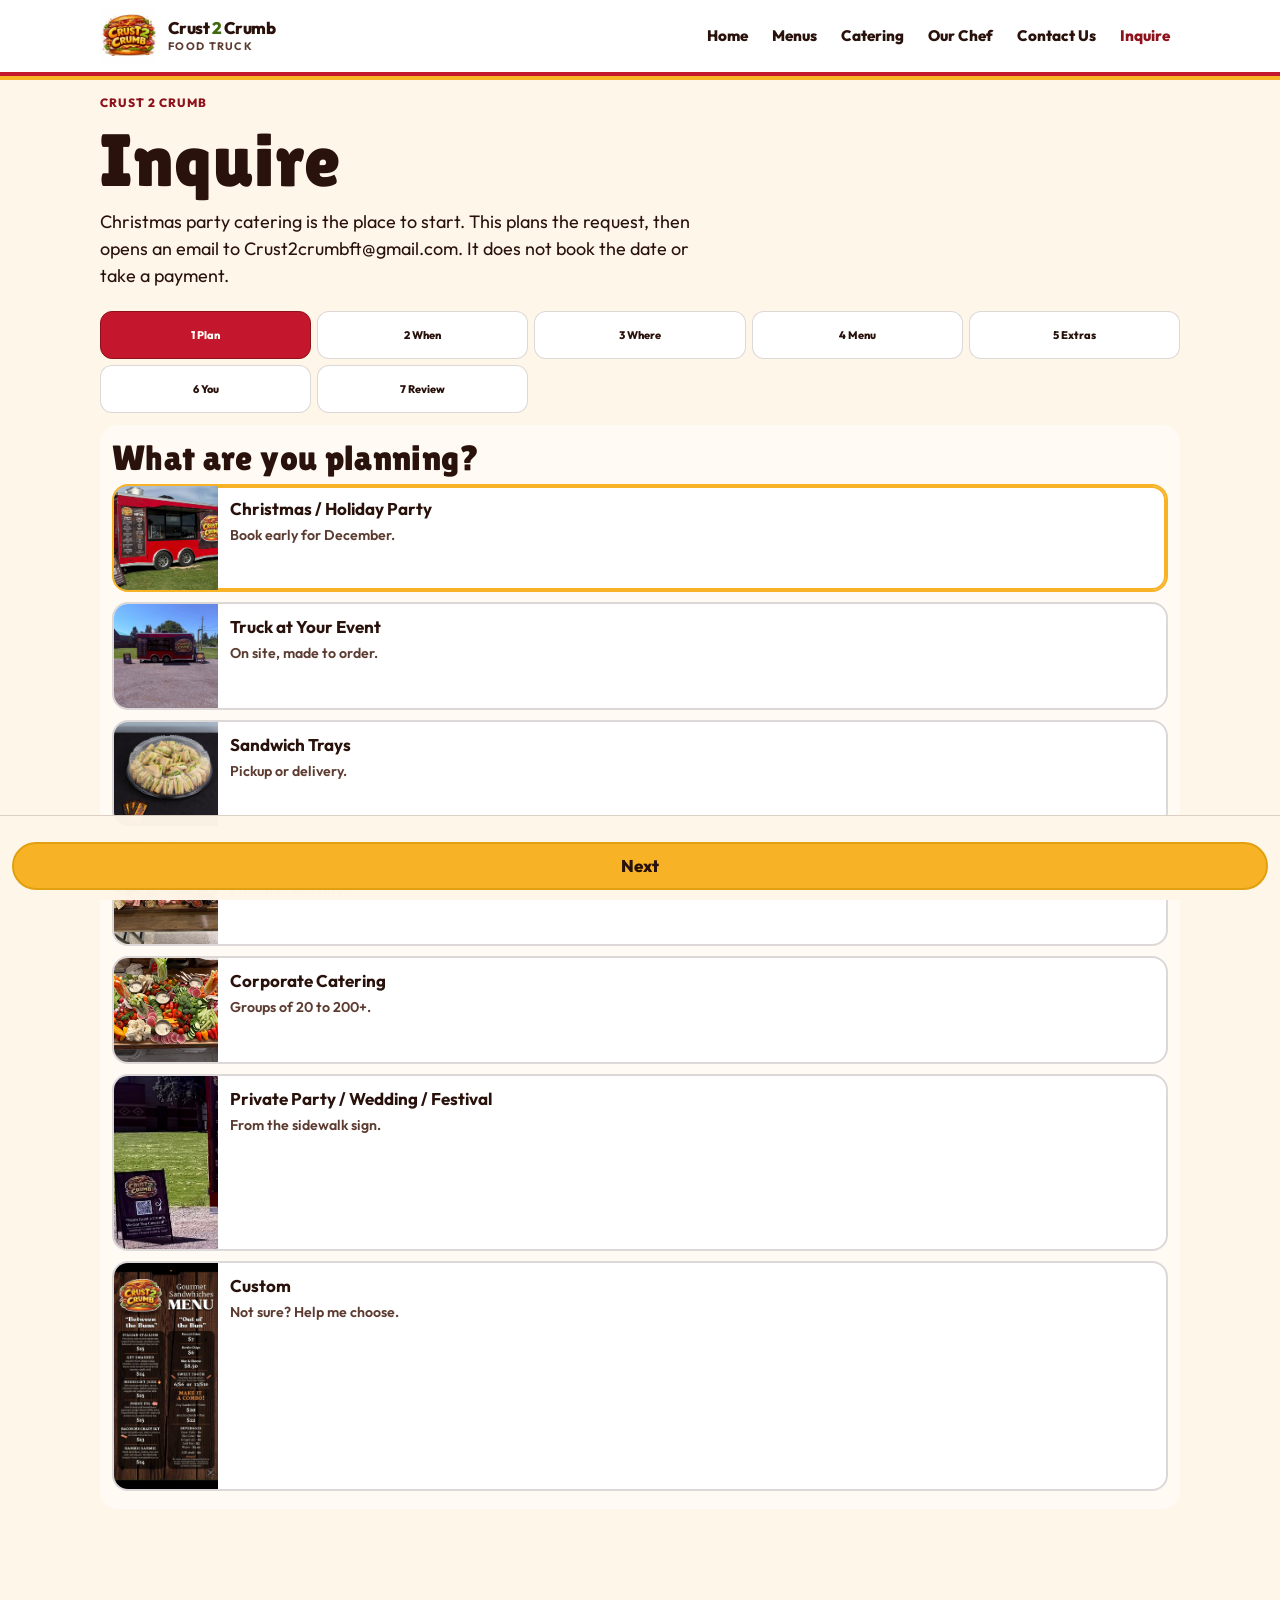
==== book/index.html @ 99d7707d "Publish the Crust 2 Crumb food truck site. Put the official pages at the repo root for crust2crumb.c" ====
<!doctype html>
<html lang="en-CA">
<head>
  <meta charset="utf-8">
  <meta name="viewport" content="width=device-width, initial-scale=1">
  <meta name="theme-color" content="#c4162c">
  <title>Inquire | Crust 2 Crumb Food Truck</title>
  <meta name="description" content="Inquire about Christmas party catering and other events with Crust 2 Crumb Food Truck. This opens an email. It does not book a date or take a payment.">
  <link rel="icon" href="../assets/favicon.png">
  <link rel="preconnect" href="https://fonts.googleapis.com">
  <link rel="preconnect" href="https://fonts.gstatic.com" crossorigin>
  <link href="https://fonts.googleapis.com/css2?family=Lilita+One&family=Outfit:wght@400;500;600;700;800&display=swap" rel="stylesheet">
  <link rel="stylesheet" href="../css/styles.css">
</head>
<body class="is-booking">
  <a class="skip" href="#main">Skip to content</a>
  <header class="site-header">
    <div class="nav">
      <a class="brand" href="../">
        <img src="../assets/logo.jpg" alt="" width="58" height="58">
        <span class="brand-name">Crust <span class="two">2</span> Crumb<small>Food Truck</small></span>
      </a>
      <button type="button" class="menu-toggle" data-menu aria-expanded="false" aria-controls="site-nav">Menu</button>
      <nav id="site-nav" class="nav-panel" aria-label="Primary" hidden>
        <button type="button" class="menu-toggle nav-close" data-menu-close>Close</button>
        <a href="../">Home</a>
        <a href="../menu/">Menus</a>
        <a href="../catering/">Catering</a>
        <a href="../#chef">Our Chef</a>
        <a href="../contact/">Contact Us</a>
        <a href="./" aria-current="page">Inquire</a>
      </nav>
    </div>
  </header>
  <main id="main">
    <section class="book-shell">
      <div class="wrap">
        <div class="page-intro">
          <p class="kicker">Crust 2 Crumb</p>
          <h1>Inquire</h1>
          <p class="lede">Christmas party catering is the place to start. This plans the request, then opens an email to Crust2crumbft@gmail.com. It does not book the date or take a payment.</p>
        </div>
        <ol class="progress" aria-label="Booking steps">
          <li><button type="button" data-goto="1">1 Plan</button></li>
          <li><button type="button" data-goto="2">2 When</button></li>
          <li><button type="button" data-goto="3">3 Where</button></li>
          <li><button type="button" data-goto="4">4 Menu</button></li>
          <li><button type="button" data-goto="5">5 Extras</button></li>
          <li><button type="button" data-goto="6">6 You</button></li>
          <li><button type="button" data-goto="7">7 Review</button></li>
        </ol>
        <div id="book-flow" class="book-card">
          <section class="step" data-step="1">
            <h2 tabindex="-1">What are you planning?</h2>
            <div class="plan-grid" role="radiogroup" aria-label="What are you planning">
              <button type="button" class="plan-card featured" data-plan="christmas" role="radio" aria-checked="false">
                <img src="../assets/truck-event-header-truck.jpg" alt="">
                <span><strong>Christmas / Holiday Party</strong><small>Book early for December.</small></span>
              </button>
              <button type="button" class="plan-card" data-plan="truck" role="radio" aria-checked="false">
                <img src="../assets/cover.jpg" alt="">
                <span><strong>Truck at Your Event</strong><small>On site, made to order.</small></span>
              </button>
              <button type="button" class="plan-card" data-plan="trays" role="radio" aria-checked="false">
                <img src="../assets/sandwich-tray.jpg" alt="">
                <span><strong>Sandwich Trays</strong><small>Pickup or delivery.</small></span>
              </button>
              <button type="button" class="plan-card" data-plan="boards" role="radio" aria-checked="false">
                <img src="../assets/charcuterie-board.jpg" alt="">
                <span><strong>Charcuterie Boards</strong><small>Pickup or delivery.</small></span>
              </button>
              <button type="button" class="plan-card" data-plan="corporate" role="radio" aria-checked="false">
                <img src="../assets/veggie-board.jpg" alt="">
                <span><strong>Corporate Catering</strong><small>Groups of 20 to 200+.</small></span>
              </button>
              <button type="button" class="plan-card" data-plan="private" role="radio" aria-checked="false">
                <img src="../assets/sidewalk-sign.jpg" alt="">
                <span><strong>Private Party / Wedding / Festival</strong><small>From the sidewalk sign.</small></span>
              </button>
              <button type="button" class="plan-card" data-plan="custom" role="radio" aria-checked="false">
                <img src="../assets/gourmet-sandwiches-menu.jpg" alt="">
                <span><strong>Custom</strong><small>Not sure? Help me choose.</small></span>
              </button>
            </div>
          </section>

          <section class="step" data-step="2" hidden>
            <h2 tabindex="-1">When</h2>
            <p class="caution">Tell us the date you want. This is not a live calendar, and the date is not held from this page.</p>
            <div class="field"><label for="event-date">Date</label><input id="event-date" type="date"></div>
            <p style="margin:8px 0">Daypart</p>
            <div class="chips" role="radiogroup" aria-label="Daypart">
              <button type="button" class="chip" data-daypart="lunch" role="radio" aria-checked="false">Lunch</button>
              <button type="button" class="chip" data-daypart="evening" role="radio" aria-checked="false">Evening</button>
              <button type="button" class="chip" data-daypart="late" role="radio" aria-checked="false">Late-night</button>
            </div>
            <div class="field"><label for="event-time">Start time</label><input id="event-time" type="time"></div>
            <div class="field" id="duration-field" hidden>
              <label for="event-duration">How long do you need the truck? <span class="fine">(optional)</span></label>
              <input id="event-duration" autocomplete="off">
            </div>
          </section>

          <section class="step" data-step="3" hidden>
            <h2 tabindex="-1">Where and how many</h2>
            <p style="margin:0 0 8px">Guests</p>
            <div class="stepper">
              <button type="button" id="guest-minus" aria-label="Fewer guests">−</button>
              <input id="guest-count" type="number" inputmode="numeric" min="1" value="20" aria-label="Guest count">
              <button type="button" id="guest-plus" aria-label="More guests">+</button>
            </div>
            <div class="chips" style="margin-top:10px" aria-label="Guest shortcuts">
              <button type="button" class="chip" data-guests="20">20</button>
              <button type="button" class="chip" data-guests="50">50</button>
              <button type="button" class="chip" data-guests="100">100</button>
              <button type="button" class="chip" data-guests="200">200+</button>
            </div>
            <div id="serve-field" hidden>
              <p style="margin:14px 0 8px">How should it show up?</p>
              <div class="chips" role="radiogroup" aria-label="Truck or drop-off">
                <button type="button" class="chip" data-serve="truck" role="radio" aria-checked="false">Truck on site</button>
                <button type="button" class="chip" data-serve="dropoff" role="radio" aria-checked="false">Drop-off</button>
                <button type="button" class="chip" data-serve="unsure" role="radio" aria-checked="false">Not sure</button>
              </div>
            </div>
            <div id="truck-where" hidden>
              <div class="field"><label for="venue">Venue address</label><input id="venue" autocomplete="street-address"></div>
              <p style="margin:8px 0">Parking</p>
              <div class="check-list">
                <label><input type="checkbox" id="park-level"> Level spot</label>
                <label><input type="checkbox" id="park-clear"> Overhead clearance is OK</label>
                <label><input type="checkbox" id="park-room"> Room at the service window</label>
                <label><input type="checkbox" id="park-ok"> OK to park there</label>
              </div>
            </div>
            <div id="drop-where" hidden>
              <p style="margin:14px 0 8px">Pickup or delivery</p>
              <div class="chips" role="radiogroup" aria-label="Pickup or delivery">
                <button type="button" class="chip" data-fulfill="pickup" role="radio" aria-checked="false">Pickup</button>
                <button type="button" class="chip" data-fulfill="delivery" role="radio" aria-checked="false">Delivery</button>
              </div>
              <div class="field"><label for="drop-address">Address or postal code</label><input id="drop-address" autocomplete="postal-code"></div>
            </div>
          </section>

          <section class="step" data-step="4" hidden>
            <h2 tabindex="-1">Menu</h2>
            <div id="truck-menu">
              <p>Sandwiches from the truck board. These are menu prices, not an event quote.</p>
              <div class="menu-picks" id="sandwich-picks">
                <label><span><input type="checkbox" value="Italian Stallion"> Italian Stallion</span><span class="price">$15</span></label>
                <label><span><input type="checkbox" value="Get Smashed"> Get Smashed</span><span class="price">$14</span></label>
                <label><span><input type="checkbox" value="Midnight Jerk"> Midnight Jerk</span><span class="price">$15</span></label>
                <label><span><input type="checkbox" value="Porky Pig"> Porky Pig</span><span class="price">$15</span></label>
                <label><span><input type="checkbox" value="Bacon Me Crazy BLT"> Bacon Me Crazy BLT</span><span class="price">$13</span></label>
                <label><span><input type="checkbox" value="Hammie Sammie"> Hammie Sammie</span><span class="price">$14</span></label>
              </div>
            </div>
            <div id="tray-sizes" hidden>
              <p>Size and price are quoted by email.</p>
              <div class="choices" role="radiogroup" aria-label="Tray or board size">
                <button type="button" class="choice" data-size="smaller" role="radio" aria-checked="false"><strong>Smaller spread</strong><small>Size and price quoted by email.</small></button>
                <button type="button" class="choice" data-size="larger" role="radio" aria-checked="false"><strong>Larger spread</strong><small>Size and price quoted by email.</small></button>
                <button type="button" class="choice" data-size="help" role="radio" aria-checked="false"><strong>Not sure? Help me choose.</strong><small>Size and price quoted by email.</small></button>
              </div>
            </div>
            <div class="field"><label for="diet">Dietary notes</label><textarea id="diet"></textarea></div>
            <label class="check-list"><span><input type="checkbox" id="help-choose"> Not sure? Help me choose.</span></label>
          </section>

          <section class="step" data-step="5" hidden>
            <h2 tabindex="-1">Add-ons</h2>
            <p>Menu-board extras only. Not an event quote.</p>
            <div class="menu-picks" id="extra-picks">
              <label><span><input type="checkbox" value="French Fries"> French Fries</span><span class="price">$7</span></label>
              <label><span><input type="checkbox" value="Kettle Chips"> Kettle Chips</span><span class="price">$6</span></label>
              <label><span><input type="checkbox" value="Mac & Cheese"> Mac &amp; Cheese</span><span class="price">$8.50</span></label>
              <label><span><input type="checkbox" value="Sweet Tooth"> Sweet Tooth</span><span class="price">6/$6 or 12/$10</span></label>
              <label><span><input type="checkbox" value="Coca-Cola"> Coca-Cola</span><span class="price">$2</span></label>
              <label><span><input type="checkbox" value="Diet Coke"> Diet Coke</span><span class="price">$2</span></label>
              <label><span><input type="checkbox" value="Ginger ale"> Ginger ale</span><span class="price">$2</span></label>
              <label><span><input type="checkbox" value="Iced Tea"> Iced Tea</span><span class="price">$2</span></label>
              <label><span><input type="checkbox" value="Water"> Water</span><span class="price">$1.50</span></label>
              <label><span><input type="checkbox" value="Add aioli"> ADD Aioli</span><span class="price">$2</span></label>
            </div>
            <div class="chips" style="margin-top:12px" role="radiogroup" aria-label="Cutlery">
              <button type="button" class="chip" data-cutlery="yes" role="radio" aria-checked="false">Cutlery: yes</button>
              <button type="button" class="chip" data-cutlery="no" role="radio" aria-checked="false">Cutlery: no</button>
            </div>
            <div class="chips" style="margin-top:8px" role="radiogroup" aria-label="Serving help">
              <button type="button" class="chip" data-staff="yes" role="radio" aria-checked="false">Serving help: yes</button>
              <button type="button" class="chip" data-staff="no" role="radio" aria-checked="false">Serving help: no</button>
            </div>
            <p class="fine">Serving help is part of the inquiry. This page does not charge a fee.</p>
            <div class="field"><label for="budget">Budget, optional</label><input id="budget" inputmode="text" placeholder="Optional"></div>
            <div class="field"><label for="event-notes">Notes</label><textarea id="event-notes" placeholder="Who meets the truck, elevator, power…"></textarea></div>
          </section>

          <section class="step" data-step="6" hidden>
            <h2 tabindex="-1">Contact</h2>
            <p>These details stay on this page until you open the email on the next step.</p>
            <div class="field"><label for="guest-name">Name</label><input id="guest-name" autocomplete="name"></div>
            <div class="field"><label for="guest-phone">Phone</label><input id="guest-phone" type="tel" autocomplete="tel" inputmode="tel"></div>
            <div class="field"><label for="guest-email">Email</label><input id="guest-email" type="email" autocomplete="email" inputmode="email"></div>
            <div class="field"><label for="guest-company">Company, optional</label><input id="guest-company" autocomplete="organization"></div>
            <div class="field"><label for="guest-heard">How you heard about Crust 2 Crumb</label><input id="guest-heard"></div>
          </section>

          <section class="step" data-step="7" hidden>
            <h2 tabindex="-1">Review</h2>
            <div class="summary" id="review-summary"></div>
            <p class="caution">The button opens an email to Crust2crumbft@gmail.com in your mail app. Nothing is booked, held, or charged on this page. Send the email yourself.</p>
            <p><a id="mail-fallback" href="mailto:Crust2crumbft@gmail.com">Open email to Crust2crumbft@gmail.com</a></p>
          </section>
        </div>
      </div>
    </section>
  </main>
  <div class="book-sticky" id="book-sticky">
    <p id="book-error" class="error" role="alert"></p>
    <div class="row">
      <button type="button" class="btn-ghost" id="sticky-back" data-back>Back</button>
      <button type="button" class="btn" id="sticky-next" data-next>Next</button>
    </div>
  </div>
  <script src="../js/site.js"></script>
  <script src="../js/book.js"></script>
</body>
</html>
---- css/styles.css ----
/* Crust 2 Crumb Food Truck. Gold, green, and brown follow the logo; red follows the truck. */

:root {
  color-scheme: light;
  --red: #c4162c;
  --red-deep: #8e121c;
  --gold: #f7b325;
  --brown: #2a120c;
  --brown-soft: #5c3b30;
  --green: #3f6a0e;
  --cream: #fff6ea;
  --paper: #fffaf4;
  --ink: #2a120c;
  --line: rgba(42, 18, 12, 0.16);
  --display: "Lilita One", "Arial Black", Impact, sans-serif;
  --sans: Outfit, "Avenir Next", "Segoe UI", sans-serif;
  --max: 1080px;
  --sticky: 84px;
}

* { box-sizing: border-box; }
html { scroll-behavior: smooth; }
body {
  margin: 0;
  color: var(--ink);
  background: var(--cream);
  font-family: var(--sans);
  font-size: 1.0625rem;
  line-height: 1.5;
}
body.has-sticky { padding-bottom: calc(var(--sticky) + env(safe-area-inset-bottom, 0px)); }
img { max-width: 100%; height: auto; display: block; }
button, input, textarea { font: inherit; color: inherit; }
a { color: inherit; }
:focus-visible { outline: 3px solid var(--brown); outline-offset: 3px; }
[hidden] { display: none !important; }
::selection { background: var(--gold); color: var(--brown); }

.skip {
  position: absolute;
  left: 12px;
  top: -48px;
  z-index: 80;
  background: #fff;
  color: var(--ink);
  padding: 8px 12px;
}
.skip:focus { top: 8px; }

.wrap { width: min(var(--max), calc(100% - 28px)); margin: 0 auto; }
.narrow { max-width: 42rem; }

h1, h2, h3 { scroll-margin-top: 96px; }
h1, h2, .display {
  font-family: var(--display);
  font-weight: 400;
  letter-spacing: 0.01em;
  line-height: 0.98;
  margin: 0;
}
h1 { font-size: clamp(2.5rem, 11vw, 4.6rem); }
h2 { font-size: clamp(1.9rem, 7vw, 3rem); }
h3 { margin: 0; font-size: 1.05rem; letter-spacing: 0.01em; }

.kicker, .badge {
  margin: 0 0 10px;
  font-size: 0.75rem;
  font-weight: 800;
  letter-spacing: 0.08em;
  text-transform: uppercase;
}
.kicker { color: var(--red-deep); }
.badge {
  display: inline-block;
  padding: 4px 10px;
  border-radius: 999px;
  border: 1.5px solid var(--red-deep);
  color: var(--red-deep);
  background: #fff;
}
.lede { margin: 0; font-size: 1.125rem; max-width: 38rem; }
.fine { margin: 0; color: var(--brown-soft); font-size: 0.92rem; }
.prose a, .site-footer a, .fine a, .quote a { text-underline-offset: 3px; }

.demo-banner {
  margin: 0;
  padding: 8px 14px;
  background: var(--brown);
  color: var(--cream);
  text-align: center;
  font-size: 0.84rem;
  line-height: 1.4;
}

.site-header {
  background: #fff;
  color: var(--brown);
  border-bottom: 4px solid var(--red);
  box-shadow: 0 4px 0 var(--gold);
  position: sticky;
  top: 0;
  z-index: 40;
}
.nav {
  width: min(var(--max), calc(100% - 20px));
  margin: 0 auto;
  min-height: 72px;
  display: flex;
  align-items: center;
  gap: 10px;
}
.brand {
  margin-right: auto;
  display: flex;
  align-items: center;
  gap: 10px;
  text-decoration: none;
  min-height: 48px;
}
.brand img { width: 58px; height: 58px; border-radius: 10px; }
.brand-name { font-weight: 800; letter-spacing: -0.03em; line-height: 1; font-size: 1.05rem; }
.brand-name .two { color: var(--green); }
.brand-name small {
  display: block;
  margin-top: 4px;
  font-size: 0.68rem;
  font-weight: 700;
  letter-spacing: 0.12em;
  text-transform: uppercase;
  color: var(--brown-soft);
}
.menu-toggle, .btn, .btn-ghost, .text-btn {
  display: inline-flex;
  align-items: center;
  justify-content: center;
  min-height: 48px;
  padding: 0 16px;
  border-radius: 999px;
  border: 2px solid transparent;
  text-decoration: none;
  font-weight: 800;
  cursor: pointer;
  text-align: center;
}
.menu-toggle { background: transparent; color: var(--brown); border-color: rgba(42, 18, 12, 0.25); }
.btn { background: var(--gold); color: var(--brown); border-color: #e0a010; }
.btn-red { background: var(--red); color: #fffaf4; border-color: var(--red-deep); }
.btn-ghost { background: transparent; color: var(--brown); border-color: var(--brown); }
.text-btn {
  background: none;
  border: 0;
  color: var(--red-deep);
  text-decoration: underline;
  text-underline-offset: 3px;
  padding: 0 8px;
  min-height: 44px;
}
.nav-panel {
  position: fixed;
  inset: 0;
  z-index: 70;
  background: var(--cream);
  color: var(--ink);
  padding: 18px 18px 32px;
  display: flex;
  flex-direction: column;
  gap: 6px;
  overflow: auto;
}
.nav-panel a {
  text-decoration: none;
  font-family: var(--display);
  font-size: 2rem;
  min-height: 56px;
  display: flex;
  align-items: center;
  border-radius: 12px;
}
.nav-panel a[aria-current="page"] { color: var(--red-deep); }
.nav-close { align-self: flex-end; }

.hero { padding: 0; }
.hero-photo {
  position: relative;
  background: var(--brown);
  height: auto;
  max-height: none;
  overflow: hidden;
  padding-bottom: 40px;
}
.hero-photo img {
  position: static;
  display: block;
  width: 100%;
  max-width: 100%;
  height: auto;
  max-height: none;
  object-fit: contain;
  object-position: center;
}
.hero-card {
  margin: -40px 0 0;
  position: relative;
  background: var(--paper);
  border-radius: 22px 22px 0 0;
  padding: 16px 28px 32px;
  box-shadow: none;
  display: grid;
  gap: 10px;
}
.hero + .food-band { padding-top: 28px; }
.feast {
  display: grid;
  grid-template-columns: 1fr 1fr;
  gap: 6px;
  padding: 6px;
  background: var(--brown);
}
.feast figure { margin: 0; position: relative; overflow: hidden; }
.feast img { width: 100%; height: 168px; object-fit: cover; }
.full-board {
  margin: 0;
  padding: 12px 12px 18px;
  background: #2a120c;
  text-align: center;
}
.full-board img {
  width: min(960px, 100%);
  height: auto;
  margin: 0 auto;
  object-fit: contain;
}
.full-board figcaption {
  display: inline-block;
  margin: 12px 0 0;
  background: var(--gold);
  color: var(--brown);
  font-weight: 800;
  padding: 6px 12px;
  border-radius: 999px;
}
.food-band {
  background: #2a120c;
  color: #fff6ea;
  padding: 16px 6px 8px;
}
.food-band h2 {
  color: var(--gold);
  padding: 0 8px 10px;
  font-size: clamp(2.1rem, 8vw, 3.4rem);
}
.board-mosaic, .plate-grid { display: grid; gap: 6px; }
.board-mosaic { grid-template-columns: 1fr; gap: 4px; }
.side, .pair { display: grid; gap: 4px; }
.pair { grid-template-columns: 1fr 1fr; }
.food-band figure { position: relative; margin: 0; overflow: hidden; background: #2a120c; }
.board-mosaic img {
  width: 100%;
  height: auto;
  display: block;
}
.plate-grid img {
  width: 100%;
  height: auto;
  aspect-ratio: 1 / 1;
  object-fit: cover;
  display: block;
}
.plate-grid { grid-template-columns: 1fr 1fr; }
.plate-grid figure {
  aspect-ratio: auto;
  overflow: visible;
  background: transparent;
  display: flex;
  flex-direction: column;
}
.food-band figcaption {
  position: absolute;
  left: 8px;
  bottom: 8px;
  margin: 0;
  background: var(--gold);
  color: var(--brown);
  font-weight: 800;
  font-size: 0.82rem;
  padding: 5px 10px;
  border-radius: 999px;
}
.food-band .plate-grid { padding-bottom: 14px; }
.food-band .plate-grid figcaption {
  position: static;
  left: auto;
  bottom: auto;
  max-width: 100%;
  margin: 8px 0 0;
  border-radius: 14px;
  line-height: 1.25;
  white-space: normal;
  font-size: 0.95rem;
}
#contact-form .btn, .book-sticky .btn {
  max-width: 100%;
  white-space: normal;
  line-height: 1.25;
  padding-top: 10px;
  padding-bottom: 10px;
}
.chef-story {
  background: #2a120c;
  color: #fff6ea;
  padding: 36px 0 42px;
  scroll-margin-top: 96px;
}
.chef-story h2 { color: var(--gold); }
.chef-story p { color: #fff6ea; }
.chef-layout { display: grid; gap: 18px; align-items: start; }
.chef-photo { margin: 0; max-width: 420px; order: -1; }
.chef-photo img { width: 100%; height: auto; border-radius: 18px; }
.chef-photo figcaption { margin-top: 8px; font-weight: 800; letter-spacing: 0.04em; }
.chef-bio { margin-top: 28px; max-width: 46rem; }
.chef-bio p { margin: 0 0 14px; }
#catering-cards { padding-bottom: 40px; }
#catering-cards .specials { margin-top: 20px; }
#catering-cards .entry-links { margin-top: 20px; }
#catering-cards .kicker { margin-top: 28px; }
.feast .wide { grid-column: 1 / -1; }
.feast .wide img { height: 280px; object-position: center 45%; }
.feast figcaption {
  position: absolute;
  left: 8px;
  bottom: 8px;
  margin: 0;
  background: var(--gold);
  color: var(--brown);
  font-weight: 800;
  font-size: 0.82rem;
  letter-spacing: 0.02em;
  padding: 5px 10px;
  border-radius: 999px;
}
.board-specials {
  background:
    radial-gradient(700px 180px at 100% 0%, rgba(247, 179, 37, 0.2), transparent 55%),
    #2a120c;
  color: #fff6ea;
  padding: 28px 0 32px;
}
.board-specials .kicker, .board-specials h2 { color: var(--gold); }
.board-specials .lede { color: #f3e2cf; }
.board-specials .offer {
  background: rgba(255, 246, 234, 0.06);
  border-color: rgba(247, 179, 37, 0.45);
  color: #fff6ea;
}
.board-specials .price { color: var(--gold); font-size: 1.6rem; font-family: var(--display); font-weight: 400; }
.board-specials .photo-frame { max-width: 520px; margin-left: auto; margin-right: auto; }
.board-specials .photo-frame img { width: 100%; max-height: 68vh; object-fit: cover; object-position: top center; }
.board-specials .caption a { color: var(--gold); }
.hero-card > * { margin: 0; }
.hero-logo { width: 76px; height: 76px; border-radius: 16px; }
.sign-quote {
  margin: 0;
  font-family: var(--display);
  font-size: clamp(1.35rem, 5vw, 1.8rem);
  line-height: 1.15;
  color: var(--red-deep);
}
.stack { display: flex; flex-direction: column; gap: 8px; }
.stack .btn, .stack .btn-ghost { width: 100%; }

.section { padding: 36px 0; }
.after-band { padding-top: 72px; }
.entry-links a { min-height: 44px; display: inline-flex; align-items: center; }
.band-red {
  background: var(--red);
  color: #fffaf4;
  padding: 32px 0;
}
.band-red .kicker, .band-red .badge {
  color: #fffaf4;
  border-color: #fffaf4;
  background: transparent;
}
.band-red .lede, .band-red p { color: #fffaf4; }
.band-red .btn-ghost { color: #fffaf4; border-color: #fffaf4; }
.band-red :focus-visible { outline-color: #fff; }
.band-brown { background: var(--brown); color: var(--cream); padding: 32px 0; }
.band-brown .kicker { color: var(--gold); }
.band-brown a { color: var(--gold); }

.page-intro { display: grid; gap: 12px; margin-bottom: 22px; }
.page-intro > * { margin: 0; }

.split { display: grid; gap: 18px; }
.photo-frame {
  background: var(--brown);
  border-radius: 18px;
  overflow: hidden;
  border: 3px solid var(--gold);
}
.photo-frame img { width: 100%; height: auto; }
.sign-crop { height: auto; background: #2a120c; }
.sign-crop img { width: 100%; height: auto; max-height: 70vh; object-fit: contain; object-position: center bottom; }
.entry-links { display: flex; flex-wrap: wrap; gap: 10px 14px; margin: 4px 0 0; align-items: center; }
.entry-links a { font-weight: 800; text-underline-offset: 3px; }
.caption { margin: 8px 0 0; color: var(--brown-soft); font-size: 0.92rem; }
#plates, #trays, .tray-offer { scroll-margin-top: 110px; }
.tray-offer h2 { margin-bottom: 0; }
.tray-offer .photo-frame { background: var(--cream); }
.tray-offer .caption {
  color: var(--brown);
  font-weight: 800;
  background: var(--cream);
}
.tray-lists { display: grid; gap: 18px; margin-top: 16px; }
.tray-lists h3 {
  font-family: var(--display);
  font-size: 1.7rem;
  margin: 0 0 8px;
}
.tray-lists ul { margin: 0; padding-left: 1.15rem; display: grid; gap: 8px; }

.quote {
  margin: 0;
  padding: 0 0 0 14px;
  border-left: 4px solid var(--gold);
  display: grid;
  gap: 10px;
}
.quote p { margin: 0; }
.quote footer {
  font-size: 0.78rem;
  font-weight: 800;
  letter-spacing: 0.06em;
  text-transform: uppercase;
  color: var(--brown-soft);
}

.menu-tease, .event-list, .plain-list { list-style: none; margin: 0; padding: 0; }
.menu-tease li, .price-row {
  display: flex;
  justify-content: space-between;
  gap: 12px;
  padding: 12px 0;
  border-bottom: 1px solid var(--line);
  font-weight: 700;
}
.price { font-variant-numeric: tabular-nums; color: var(--red-deep); white-space: nowrap; }
.event-list { display: flex; flex-wrap: wrap; gap: 8px; }
.event-list li {
  background: #fff;
  border: 1.5px solid var(--line);
  border-radius: 999px;
  min-height: 44px;
  padding: 10px 14px;
  display: inline-flex;
  align-items: center;
  font-weight: 800;
}

.truck-menu {
  background:
    radial-gradient(900px 180px at 0% 0%, rgba(247, 179, 37, 0.16), transparent 50%),
    #2a120c;
  color: #fff6ea;
  border-radius: 22px;
  padding: 18px 16px 8px;
  box-shadow: inset 0 0 0 2px rgba(247, 179, 37, 0.55);
}
.truck-menu h2 { color: var(--gold); font-size: clamp(1.7rem, 6vw, 2.4rem); margin: 8px 0 12px; }
.truck-menu h3 { font-size: 1rem; letter-spacing: 0.04em; }
.truck-menu .price { color: var(--gold); font-size: 1.15rem; }
.truck-menu .desc { margin: 6px 0 0; font-weight: 500; color: #f3e2cf; font-size: 0.98rem; }
.truck-menu .group { margin: 0 0 18px; }
.truck-menu .price-row { border-bottom-color: rgba(255, 246, 234, 0.16); align-items: start; }
.allergen {
  margin: 8px 0 16px;
  padding: 12px;
  border-radius: 14px;
  background: rgba(255, 246, 234, 0.08);
  color: #fff6ea;
  font-size: 0.95rem;
}
.allergen strong { color: var(--gold); }

.offer-grid, .gallery, .specials { display: grid; gap: 14px; }
.story p { margin: 0 0 14px; max-width: 42rem; }
.story p:last-child { margin-bottom: 0; }
.offer {
  background: var(--paper);
  border-radius: 18px;
  padding: 14px;
  border: 1px solid var(--line);
  display: grid;
  gap: 8px;
}
.offer h2, .offer h3 { font-family: var(--display); font-weight: 400; }
.offer p { margin: 0; }
.placeholder {
  min-height: 140px;
  border: 2px dashed rgba(42, 18, 12, 0.35);
  border-radius: 14px;
  display: grid;
  place-items: center;
  text-align: center;
  padding: 16px;
  color: var(--brown-soft);
  background: rgba(255, 255, 255, 0.6);
}
.gallery figure, .feature figure { margin: 0; }
.gallery figcaption, .feature figcaption { margin-top: 8px; }
.portrait { max-width: 360px; }
.portrait img { border-radius: 18px; width: 100%; }

.stats { display: grid; grid-template-columns: 1fr 1fr; gap: 10px; }
.stat {
  background: #fff;
  border-radius: 16px;
  padding: 14px;
  border: 1px solid var(--line);
}
.stat strong {
  display: block;
  font-family: var(--display);
  font-size: 1.8rem;
  line-height: 1;
  color: var(--red-deep);
}
.reel {
  display: grid;
  gap: 8px;
  background: var(--brown);
  color: var(--cream);
  border-radius: 18px;
  padding: 16px;
  text-decoration: none;
}
.reel strong { font-family: var(--display); font-size: 1.6rem; font-weight: 400; color: var(--gold); }

.site-footer {
  background: var(--brown);
  color: var(--cream);
  padding: 28px 0 36px;
}
.site-footer h2 {
  font-family: var(--sans);
  font-size: 0.78rem;
  font-weight: 800;
  letter-spacing: 0.1em;
  text-transform: uppercase;
  color: var(--gold);
  margin: 0 0 8px;
}
.footer-grid { display: grid; gap: 22px; }
.site-footer p { margin: 0 0 8px; }
.site-footer .fine { color: #e6d2c2; }
.site-footer img { width: 72px; height: 72px; border-radius: 12px; margin-bottom: 8px; }
.footer-mark { font-weight: 800; font-size: 1.2rem; }
.footer-mark .two { color: #b7d84a; }

.sticky-cta {
  position: fixed;
  left: 0;
  right: 0;
  bottom: 0;
  z-index: 35;
  display: flex;
  gap: 8px;
  padding: 10px 12px calc(10px + env(safe-area-inset-bottom, 0px));
  background: rgba(255, 246, 234, 0.96);
  border-top: 1px solid var(--line);
}
.sticky-cta .btn { flex: 1; }
.sticky-cta.is-hidden { display: none; }

.book-shell { padding: 18px 0 48px; }
.progress {
  display: grid;
  grid-template-columns: repeat(5, minmax(0, 1fr));
  gap: 6px;
  list-style: none;
  padding: 0;
  margin: 0 0 12px;
}
.progress button {
  width: 100%;
  min-height: 48px;
  border-radius: 12px;
  border: 1px solid var(--line);
  background: #fff;
  font-size: 11px;
  font-weight: 800;
  line-height: 1.15;
  padding: 6px 2px;
  cursor: pointer;
}
.progress button[aria-current="step"] { background: var(--red); color: #fffaf4; border-color: var(--red-deep); }
.progress button.done { background: #f8e3a8; }
.book-card {
  background: var(--paper);
  border-radius: 18px;
  padding: 16px 12px 18px;
}
.book-card h2 { font-size: clamp(1.6rem, 6vw, 2.2rem); margin-bottom: 8px; }
.book-card h2:focus { outline: none; }
.choices { display: grid; gap: 8px; }
.choice {
  display: grid;
  gap: 4px;
  width: 100%;
  text-align: left;
  min-height: 48px;
  padding: 12px 14px;
  border-radius: 16px;
  border: 1.5px solid var(--line);
  background: #fff;
  cursor: pointer;
}
.choice small { font-weight: 500; color: var(--brown-soft); }
.choice[aria-checked="true"] { background: var(--brown); color: var(--cream); border-color: var(--brown); }
.choice[aria-checked="true"] small { color: #f0e2cf; }
.date-grid { display: grid; grid-template-columns: 1fr 1fr; gap: 8px; }
.book-nav { display: flex; flex-direction: column-reverse; gap: 8px; margin-top: 14px; }
.book-nav .btn, .book-nav .btn-ghost { width: 100%; }
.field { display: grid; gap: 6px; margin: 10px 0; }
.field input, .field textarea, .field select {
  width: 100%;
  min-height: 48px;
  border: 1.5px solid var(--line);
  border-radius: 12px;
  padding: 12px;
  background: #fff;
}
.field textarea { min-height: 96px; resize: vertical; }
.inline-actions { display: flex; flex-wrap: wrap; gap: 8px; align-items: center; }
.error { color: var(--red-deep); font-weight: 800; min-height: 1.3em; margin: 0 0 8px; }
.caution {
  background: #fff4cc;
  border: 1px solid #e2b43a;
  border-radius: 12px;
  padding: 10px 12px;
  margin: 0 0 12px;
}
.summary { display: grid; gap: 8px; }
.summary article {
  display: grid;
  grid-template-columns: 1fr auto;
  gap: 8px;
  padding-bottom: 8px;
  border-bottom: 1px solid var(--line);
}
.summary strong { display: block; font-size: 0.78rem; letter-spacing: 0.06em; text-transform: uppercase; }
.final h2 { margin-bottom: 8px; }

.plan-grid { display: grid; gap: 10px; }
.plan-card {
  display: grid;
  grid-template-columns: 104px 1fr;
  gap: 0;
  width: 100%;
  text-align: left;
  border: 2px solid var(--line);
  border-radius: 16px;
  overflow: hidden;
  background: #fff;
  padding: 0;
  cursor: pointer;
  min-height: 104px;
}
.plan-card img { width: 104px; height: 100%; min-height: 104px; object-fit: cover; }
.plan-card span { display: grid; gap: 4px; align-content: center; padding: 10px 12px; }
.plan-card small { color: var(--brown-soft); font-weight: 600; }
.plan-card.featured { border-color: var(--gold); box-shadow: inset 0 0 0 2px var(--gold); }
.plan-card[aria-checked="true"] { border-color: var(--red); background: #fff1f2; }
.plan-card[aria-checked="true"] small { color: var(--brown); }
.chips { display: flex; flex-wrap: wrap; gap: 8px; }
.chip {
  min-height: 44px;
  padding: 8px 14px;
  border-radius: 999px;
  border: 1.5px solid var(--line);
  background: #fff;
  font-weight: 800;
  cursor: pointer;
}
.chip[aria-pressed="true"], .chip[aria-checked="true"] { background: var(--brown); color: var(--cream); border-color: var(--brown); }
.stepper { display: flex; align-items: center; gap: 8px; }
.stepper button { width: 48px; height: 48px; border-radius: 50%; border: 2px solid var(--brown); background: #fff; font-size: 1.4rem; font-weight: 800; cursor: pointer; }
.stepper input { width: 5.5rem; text-align: center; font-size: 1.5rem; font-weight: 800; }
.check-list { display: grid; gap: 8px; margin: 8px 0; }
.check-list label { display: flex; gap: 10px; align-items: flex-start; font-weight: 650; }
.menu-picks { display: grid; gap: 8px; }
.menu-picks label { display: flex; justify-content: space-between; gap: 10px; align-items: center; background: #fff; border: 1.5px solid var(--line); border-radius: 12px; padding: 10px 12px; }
.book-sticky {
  position: fixed;
  left: 0; right: 0; bottom: 0;
  z-index: 36;
  display: grid;
  gap: 8px;
  padding: 10px 12px calc(10px + env(safe-area-inset-bottom));
  background: rgba(255, 246, 234, 0.98);
  border-top: 1px solid var(--line);
}
.book-sticky .row { display: flex; gap: 8px; }
.book-sticky .row .btn { flex: 1; }
.book-sticky .error { min-height: 0; }
body.is-booking { padding-bottom: calc(108px + env(safe-area-inset-bottom, 0px)); }
.ph { font-weight: 800; letter-spacing: 0.04em; }

@media (min-width: 720px) {
  .hero-card { margin-left: auto; margin-right: auto; width: min(var(--max), calc(100% - 28px)); }
  .offer-grid, .gallery { grid-template-columns: 1fr 1fr; }
  .specials { grid-template-columns: 1fr 1fr 1fr; }
  .date-grid { grid-template-columns: repeat(3, 1fr); }
  .footer-grid { grid-template-columns: 1.2fr 1fr 1fr; }
  .split.two { grid-template-columns: 0.9fr 1.1fr; align-items: start; }
  .after-band { padding-top: 96px; }
  .board-mosaic { grid-template-columns: 1.36fr 1fr; align-items: start; }
  .plate-grid img { aspect-ratio: 5 / 4; }
  .tray-lists { grid-template-columns: 1fr 1fr; align-items: start; }
  .chef-layout { grid-template-columns: 1.15fr 0.85fr; }
  .chef-photo { justify-self: end; order: 0; }
  .menu-layout { grid-template-columns: minmax(260px, 0.72fr) 1.28fr; align-items: start; }
}

@media (min-width: 960px) {
  .menu-toggle, .nav-close { display: none; }
  #site-nav {
    display: flex !important;
    position: static;
    inset: auto;
    background: transparent;
    color: var(--brown);
    flex-direction: row;
    align-items: center;
    justify-content: flex-end;
    gap: 4px;
    padding: 0;
    overflow: visible;
  }
  #site-nav a {
    width: auto;
    min-height: 44px;
    font-family: var(--sans);
    font-size: 0.95rem;
    font-weight: 800;
    padding: 0 10px;
  }
  .hero {
    width: min(var(--max), calc(100% - 28px));
    margin: 18px auto 0;
    background: none;
    display: grid;
    grid-template-columns: 1.15fr 0.85fr;
    gap: 22px;
    align-items: stretch;
  }
  .feast { grid-template-columns: 1.35fr 1fr 1fr; gap: 8px; padding: 8px; }
  .feast .wide { grid-column: auto; grid-row: span 2; }
  .feast .wide img { height: 100%; min-height: 520px; }
  .feast img { height: 256px; }
  .hero-photo { align-self: start; border-radius: 22px; height: auto; min-height: 0; max-height: none; padding-bottom: 0; background: transparent; }
  .hero-photo img { width: 100%; max-width: 100%; height: auto; object-fit: contain; }
  .hero-card { margin: 0; align-content: center; box-shadow: none; background: transparent; border-radius: 0; padding: 8px 0 36px; }
  .stack { flex-direction: row; flex-wrap: wrap; }
  .stack .btn, .stack .btn-ghost { width: auto; }
  .sticky-cta { display: none; }
  body.has-sticky { padding-bottom: 0; }
  .book-nav { flex-direction: row; }
  .book-nav .btn, .book-nav .btn-ghost { width: auto; }
  .section { padding: 56px 0; }
  .after-band { padding-top: 96px; }
}

@media (prefers-reduced-motion: reduce) {
  html { scroll-behavior: auto; }
}
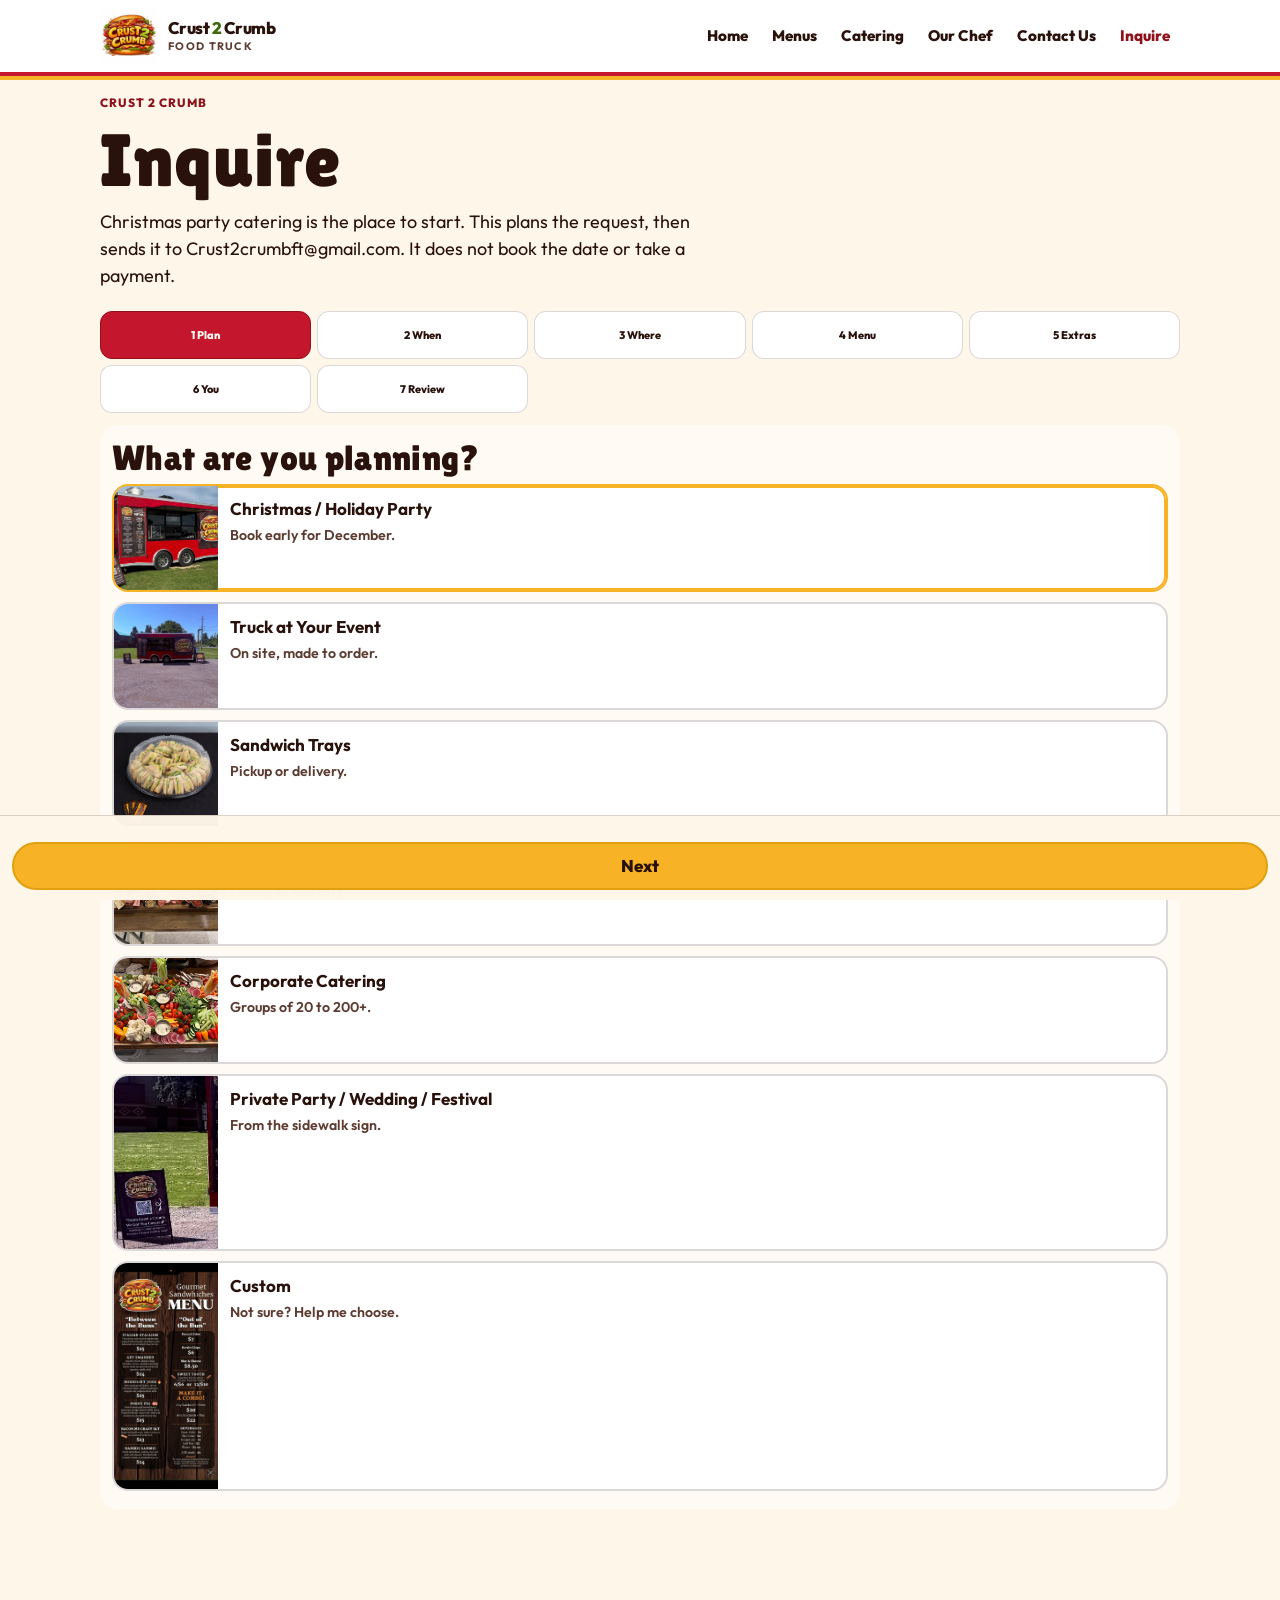
==== commit 74a62a56: "Send Contact Us and Inquire through the site. Both forms post the request to the business inbox, sho" ====
--- a/book/index.html
+++ b/book/index.html
@@ -5,7 +5,7 @@
   <meta name="viewport" content="width=device-width, initial-scale=1">
   <meta name="theme-color" content="#c4162c">
   <title>Inquire | Crust 2 Crumb Food Truck</title>
-  <meta name="description" content="Inquire about Christmas party catering and other events with Crust 2 Crumb Food Truck. This opens an email. It does not book a date or take a payment.">
+  <meta name="description" content="Inquire about Christmas party catering and other events with Crust 2 Crumb Food Truck. Sending a message does not book a date or take a payment.">
   <link rel="icon" href="../assets/favicon.png">
   <link rel="preconnect" href="https://fonts.googleapis.com">
   <link rel="preconnect" href="https://fonts.gstatic.com" crossorigin>
@@ -38,7 +38,7 @@
         <div class="page-intro">
           <p class="kicker">Crust 2 Crumb</p>
           <h1>Inquire</h1>
-          <p class="lede">Christmas party catering is the place to start. This plans the request, then opens an email to Crust2crumbft@gmail.com. It does not book the date or take a payment.</p>
+          <p class="lede">Christmas party catering is the place to start. This plans the request, then sends it to Crust2crumbft@gmail.com. It does not book the date or take a payment.</p>
         </div>
         <ol class="progress" aria-label="Booking steps">
           <li><button type="button" data-goto="1">1 Plan</button></li>
@@ -198,7 +198,11 @@
 
           <section class="step" data-step="6" hidden>
             <h2 tabindex="-1">Contact</h2>
-            <p>These details stay on this page until you open the email on the next step.</p>
+            <p>These details stay on this page until you send the message on the next step.</p>
+            <div class="company-website" aria-hidden="true">
+              <label for="company-website">Company website</label>
+              <input id="company-website" name="company_website" type="text" autocomplete="off" tabindex="-1" aria-hidden="true">
+            </div>
             <div class="field"><label for="guest-name">Name</label><input id="guest-name" autocomplete="name"></div>
             <div class="field"><label for="guest-phone">Phone</label><input id="guest-phone" type="tel" autocomplete="tel" inputmode="tel"></div>
             <div class="field"><label for="guest-email">Email</label><input id="guest-email" type="email" autocomplete="email" inputmode="email"></div>
@@ -209,8 +213,12 @@
           <section class="step" data-step="7" hidden>
             <h2 tabindex="-1">Review</h2>
             <div class="summary" id="review-summary"></div>
-            <p class="caution">The button opens an email to Crust2crumbft@gmail.com in your mail app. Nothing is booked, held, or charged on this page. Send the email yourself.</p>
-            <p><a id="mail-fallback" href="mailto:Crust2crumbft@gmail.com">Open email to Crust2crumbft@gmail.com</a></p>
+            <p class="caution">Send message delivers this request to Crust2crumbft@gmail.com. It does not book the date, hold it, or take a payment.</p>
+            <div id="inquire-done" hidden>
+              <h2>Message sent</h2>
+              <p>The message was sent to Crust2crumbft@gmail.com. It does not book the event or take a payment.</p>
+            </div>
+            <p id="mail-fallback" hidden>The message was not sent. <a id="inquire-mailto" href="mailto:Crust2crumbft@gmail.com">Email Crust2crumbft@gmail.com</a></p>
           </section>
         </div>
       </div>
--- a/css/styles.css
+++ b/css/styles.css
@@ -572,6 +572,21 @@
 }
 .sticky-cta .btn { flex: 1; }
 .sticky-cta.is-hidden { display: none; }
+body.contact-page .sticky-cta { display: none; }
+body.contact-page.has-sticky { padding-bottom: 28px; }
+#contact-form, #contact-done, #inquire-done { scroll-margin-top: 110px; }
+#contact-form { padding-bottom: 12px; }
+.company-website {
+  position: absolute;
+  width: 1px;
+  height: 1px;
+  padding: 0;
+  margin: -1px;
+  overflow: hidden;
+  clip: rect(0, 0, 0, 0);
+  white-space: nowrap;
+  border: 0;
+}
 
 .book-shell { padding: 18px 0 48px; }
 .progress {
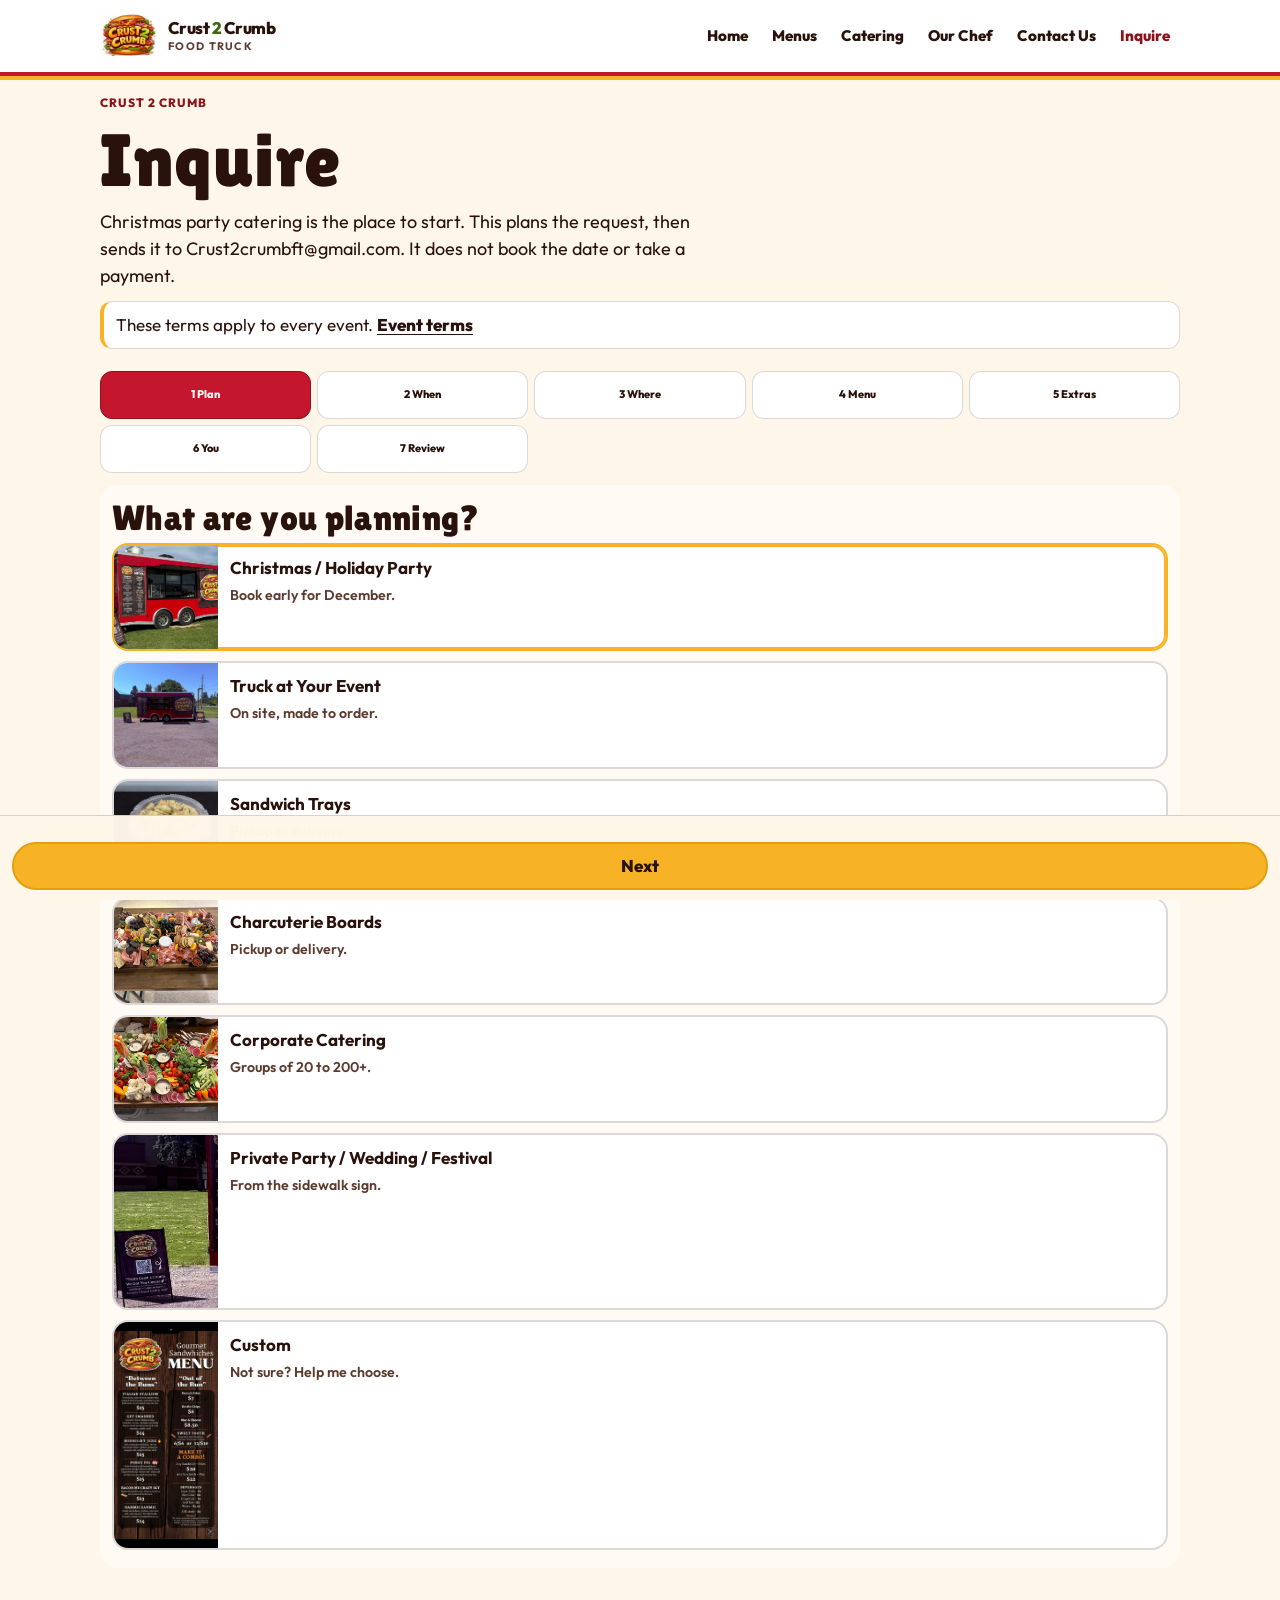
==== commit 7674af57: "Publish the official event terms on the Catering page. Co-authored-by: adecarlo248 <adecarlo248@user" ====
--- a/book/index.html
+++ b/book/index.html
@@ -39,6 +39,7 @@
           <p class="kicker">Crust 2 Crumb</p>
           <h1>Inquire</h1>
           <p class="lede">Christmas party catering is the place to start. This plans the request, then sends it to Crust2crumbft@gmail.com. It does not book the date or take a payment.</p>
+          <p class="terms-note">These terms apply to every event. <a href="../catering/#event-terms">Event terms</a></p>
         </div>
         <ol class="progress" aria-label="Booking steps">
           <li><button type="button" data-goto="1">1 Plan</button></li>
@@ -213,6 +214,7 @@
           <section class="step" data-step="7" hidden>
             <h2 tabindex="-1">Review</h2>
             <div class="summary" id="review-summary"></div>
+            <p class="terms-note">These terms apply to every event. <a href="../catering/#event-terms">Event terms</a></p>
             <p class="caution">Send message delivers this request to Crust2crumbft@gmail.com. It does not book the date, hold it, or take a payment.</p>
             <div id="inquire-done" hidden>
               <h2>Message sent</h2>
--- a/css/styles.css
+++ b/css/styles.css
@@ -405,12 +405,27 @@
 .entry-links a { font-weight: 800; text-underline-offset: 3px; }
 .caption { margin: 8px 0 0; color: var(--brown-soft); font-size: 0.92rem; }
 #plates, #trays, .tray-offer { scroll-margin-top: 110px; }
-.tray-offer h2 { margin-bottom: 0; }
 .tray-offer .photo-frame { background: var(--cream); }
 .tray-offer .caption {
+  margin: 0;
+  padding: 12px 18px 16px;
   color: var(--brown);
   font-weight: 800;
   background: var(--cream);
+  text-align: start;
+  line-height: 1.35;
+  overflow-wrap: break-word;
+}
+.tray-offer .caption h2 {
+  margin: 0;
+  color: inherit;
+  font-family: var(--sans);
+  font-size: 0.92rem;
+  font-weight: 800;
+  letter-spacing: 0;
+  line-height: 1.35;
+  text-wrap: wrap;
+  overflow-wrap: break-word;
 }
 .tray-lists { display: grid; gap: 18px; margin-top: 16px; }
 .tray-lists h3 {
@@ -419,6 +434,46 @@
   margin: 0 0 8px;
 }
 .tray-lists ul { margin: 0; padding-left: 1.15rem; display: grid; gap: 8px; }
+
+#event-terms { scroll-margin-top: 96px; }
+.event-terms {
+  background: var(--paper);
+  border: 1px solid var(--line);
+  border-top: 4px solid var(--gold);
+  border-radius: 18px;
+  padding: 18px 16px 22px;
+}
+.event-terms h2 { margin-bottom: 10px; }
+.event-terms .lede { margin-bottom: 2px; }
+.event-terms h3 {
+  font-family: var(--display);
+  font-weight: 400;
+  font-size: clamp(1.45rem, 5vw, 1.85rem);
+  line-height: 1.05;
+  margin: 26px 0 10px;
+}
+.event-terms ul {
+  margin: 0;
+  padding-left: 1.2rem;
+  display: grid;
+  gap: 8px;
+}
+.event-terms li::marker { color: var(--red); }
+.event-terms .terms-close p {
+  margin: 0 0 12px;
+  max-width: 40rem;
+}
+.event-terms .terms-close p:last-child { margin-bottom: 0; }
+.terms-note {
+  margin: 0 0 12px;
+  padding: 10px 12px;
+  background: #fff;
+  border: 1px solid var(--line);
+  border-left: 4px solid var(--gold);
+  border-radius: 12px;
+}
+.terms-note a { font-weight: 800; text-underline-offset: 3px; white-space: nowrap; }
+.page-intro > .terms-note { margin: 0; }
 
 .quote {
   margin: 0;
@@ -733,6 +788,7 @@
   .board-mosaic { grid-template-columns: 1.36fr 1fr; align-items: start; }
   .plate-grid img { aspect-ratio: 5 / 4; }
   .tray-lists { grid-template-columns: 1fr 1fr; align-items: start; }
+  .event-terms { padding: 28px 28px 32px; }
   .chef-layout { grid-template-columns: 1.15fr 0.85fr; }
   .chef-photo { justify-self: end; order: 0; }
   .menu-layout { grid-template-columns: minmax(260px, 0.72fr) 1.28fr; align-items: start; }
